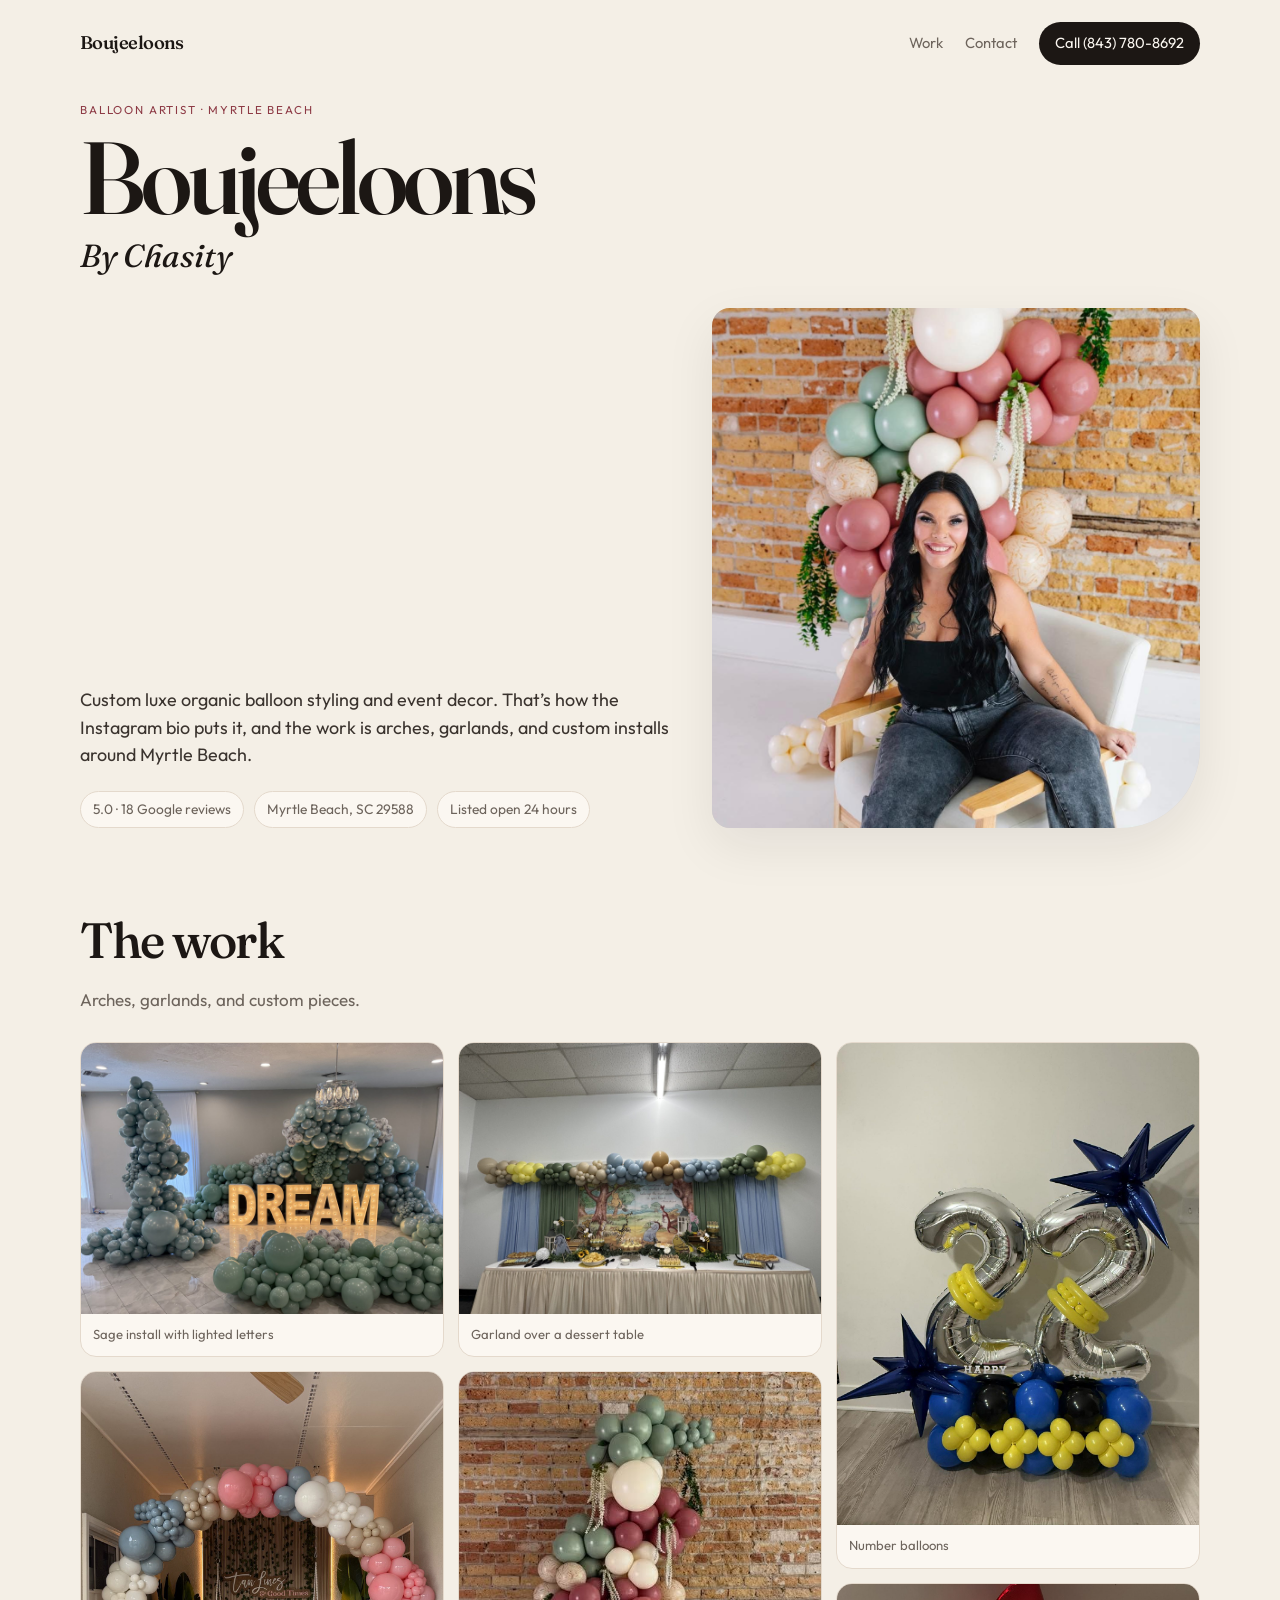
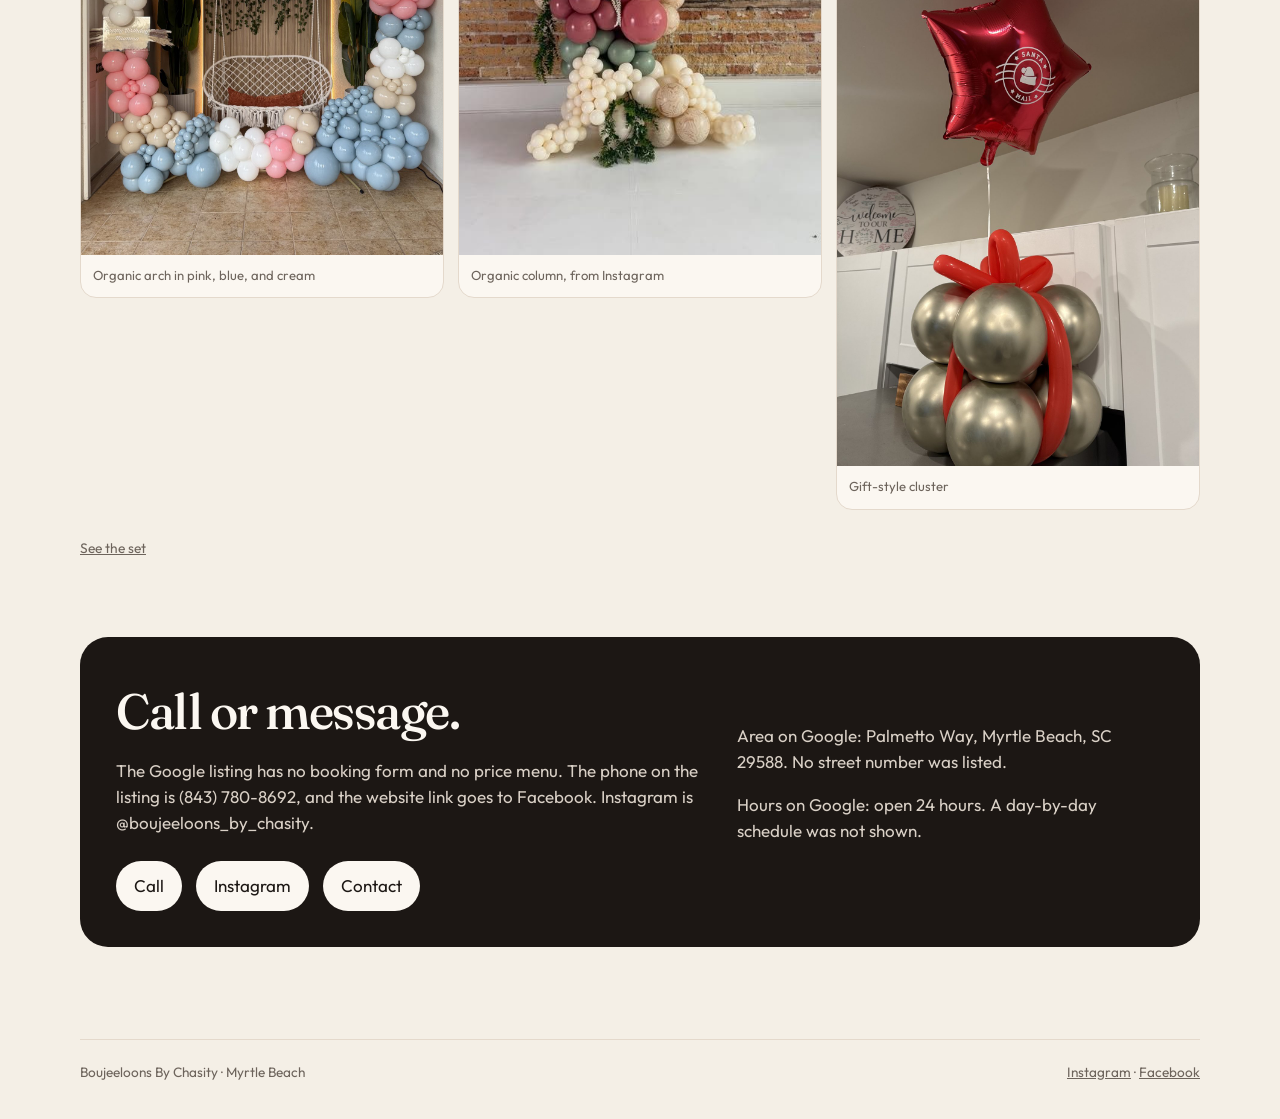
==== index.html @ fe516e22 "Publish Boujeeloons By Chasity site" ====
<!doctype html>
<html lang="en">
<head>
<meta charset="utf-8">
<meta name="viewport" content="width=device-width, initial-scale=1">
<title>Boujeeloons By Chasity · Myrtle Beach</title>
<meta name="description" content="Boujeeloons By Chasity. Custom luxe organic balloon styling and event decor in Myrtle Beach.">
<link rel="preconnect" href="https://fonts.googleapis.com">
<link rel="preconnect" href="https://fonts.gstatic.com" crossorigin>
<link href="https://fonts.googleapis.com/css2?family=Fraunces:ital,opsz,wght@0,9..144,500;0,9..144,560;1,9..144,450&family=Outfit:wght@380;460;560&display=swap" rel="stylesheet">
<link rel="stylesheet" href="style.css">
</head>
<body>

<header class="wrap">
  <nav class="nav">
    <a class="brand" href="index.html">Boujeeloons</a>
    <div class="nav-links">
      <a class="hide-sm" href="work.html">Work</a>
      <a class="hide-sm" href="contact.html">Contact</a>
      <a class="call" href="tel:+18437808692">Call (843) 780-8692</a>
    </div>
  </nav>
</header>

<main>
  <section class="wrap hero">
    <p class="kicker">Balloon artist · Myrtle Beach</p>
    <h1>Boujeeloons</h1>
    <p class="by">By Chasity</p>
    <div class="hero-grid">
      <div>
        <p class="lede">Custom luxe organic balloon styling and event decor. That’s how the Instagram bio puts it, and the work is arches, garlands, and custom installs around Myrtle Beach.</p>
        <div class="meta">
          <span class="pill">5.0 · 18 Google reviews</span>
          <span class="pill">Myrtle Beach, SC 29588</span>
          <span class="pill">Listed open 24 hours</span>
        </div>
      </div>
      <div class="hero-photo">
        <img src="photos/hero.jpg" alt="Chasity seated in front of a pink, sage, and cream balloon arrangement">
      </div>
    </div>
  </section>
  <section class="wrap section">
    <h2>The work</h2>
    <p class="sub">Arches, garlands, and custom pieces.</p>
    <div class="work-grid">
      <figure><img src="photos/dream.jpg" alt="Sage balloon installation with lighted letters spelling DREAM"><figcaption>Sage install with lighted letters</figcaption></figure>
      <figure><img src="photos/arch.jpg" alt="Organic balloon arch in pink, dusty blue, cream, and white"><figcaption>Organic arch in pink, blue, and cream</figcaption></figure>
      <figure><img src="photos/garland.jpg" alt="Yellow, sage, and blue balloon garland above a dessert table"><figcaption>Garland over a dessert table</figcaption></figure>
      <figure><img src="photos/column.jpg" alt="Organic balloon column in sage, mauve, and cream against a brick wall"><figcaption>Organic column, from Instagram</figcaption></figure>
      <figure><img src="photos/numbers.jpg" alt="Silver number 32 balloons with navy stars and a blue and yellow base"><figcaption>Number balloons</figcaption></figure>
      <figure><img src="photos/gift.jpg" alt="Silver balloon cluster tied with a red balloon bow and a red star foil"><figcaption>Gift-style cluster</figcaption></figure>
    </div>
    <p class="note"><a href="work.html">See the set</a></p>
  </section>
  <section class="wrap section" style="padding-top:0">
    <div class="band">
      <div>
        <h2>Call or message.</h2>
        <p>The Google listing has no booking form and no price menu. The phone on the listing is (843) 780-8692, and the website link goes to Facebook. Instagram is @boujeeloons_by_chasity.</p>
        <a class="btn" href="tel:+18437808692">Call</a>
        <a class="btn" href="https://www.instagram.com/boujeeloons_by_chasity/">Instagram</a>
        <a class="btn" href="contact.html">Contact</a>
      </div>
      <div>
        <p>Area on Google: Palmetto Way, Myrtle Beach, SC 29588. No street number was listed.</p>
        <p>Hours on Google: open 24 hours. A day-by-day schedule was not shown.</p>
      </div>
    </div>
    <p class="note"></p>
  </section>
</main>

<footer class="wrap">
  <span>Boujeeloons By Chasity · Myrtle Beach</span>
  <span>
    <a href="https://www.instagram.com/boujeeloons_by_chasity/">Instagram</a>
    ·
    <a href="https://www.facebook.com/profile.php?id=61551991297731">Facebook</a>
  </span>
</footer>
</body></html>
---- style.css ----
:root {
  --ivory: #f4efe6;
  --paper: #fbf7f1;
  --ink: #1c1714;
  --muted: #6d645c;
  --line: #e4d9cc;
  --berry: #8d3a45;
  --berry-deep: #6e2c35;
  --sage: #7e8f7a;
  --shadow: 0 18px 50px rgba(28, 23, 20, 0.08);
  --serif: "Fraunces", "Iowan Old Style", Palatino, serif;
  --sans: "Outfit", "Avenir Next", system-ui, sans-serif;
}
* { box-sizing: border-box; }
html { scroll-behavior: smooth; }
body {
  margin: 0;
  background: var(--ivory);
  color: var(--ink);
  font-family: var(--sans);
  font-size: 17px;
  line-height: 1.55;
}
img { max-width: 100%; display: block; }
a { color: inherit; }
.wrap { width: min(1120px, calc(100% - 40px)); margin: 0 auto; }
.nav {
  display: flex;
  align-items: center;
  justify-content: space-between;
  padding: 22px 0 18px;
  gap: 16px;
}
.brand {
  font-family: var(--serif);
  font-weight: 560;
  letter-spacing: -0.03em;
  text-decoration: none;
  font-size: 1.15rem;
}
.nav-links { display: flex; gap: 22px; align-items: center; }
.nav-links a { text-decoration: none; font-size: 0.92rem; color: var(--muted); }
.nav-links a:hover { color: var(--ink); }
.call {
  background: var(--ink);
  color: var(--paper) !important;
  text-decoration: none;
  padding: 10px 16px;
  border-radius: 999px;
  font-size: 0.92rem;
}
.hero { padding: 18px 0 10px; }
.kicker {
  letter-spacing: 0.16em;
  text-transform: uppercase;
  font-size: 0.72rem;
  color: var(--berry);
  margin: 0 0 12px;
}
h1 {
  font-family: var(--serif);
  font-weight: 560;
  font-size: clamp(3.2rem, 8vw, 6.4rem);
  line-height: 0.9;
  letter-spacing: -0.045em;
  margin: 0;
}
.by {
  font-family: var(--serif);
  font-style: italic;
  font-weight: 450;
  font-size: clamp(1.4rem, 3vw, 2rem);
  margin: 8px 0 0;
}
.hero-grid {
  display: grid;
  grid-template-columns: 1.1fr 0.9fr;
  gap: 36px;
  align-items: end;
  margin-top: 28px;
}
.lede { font-size: 1.12rem; max-width: 38rem; color: #3a332e; }
.meta { display: flex; flex-wrap: wrap; gap: 10px; margin-top: 22px; }
.pill {
  border: 1px solid var(--line);
  background: var(--paper);
  border-radius: 999px;
  padding: 7px 12px;
  font-size: 0.86rem;
  color: var(--muted);
}
.hero-photo {
  border-radius: 18px 18px 80px 18px;
  overflow: hidden;
  box-shadow: var(--shadow);
  background: #ddd4c8;
}
.hero-photo img { width: 100%; height: 520px; object-fit: cover; object-position: center top; }
.section { padding: 64px 0; }
.section h2 {
  font-family: var(--serif);
  font-weight: 520;
  font-size: clamp(2rem, 4vw, 3.1rem);
  letter-spacing: -0.03em;
  margin: 0 0 8px;
}
.sub { color: var(--muted); margin: 0 0 28px; max-width: 36rem; }
.work-grid {
  columns: 3 240px;
  column-gap: 14px;
}
.work-grid figure {
  break-inside: avoid;
  margin: 0 0 14px;
  background: var(--paper);
  border-radius: 16px;
  overflow: hidden;
  border: 1px solid var(--line);
}
.work-grid img { width: 100%; height: auto; }
.work-grid figcaption {
  padding: 10px 12px 12px;
  font-size: 0.82rem;
  color: var(--muted);
}
.band {
  background: var(--ink);
  color: var(--paper);
  border-radius: 28px;
  padding: 36px;
  display: grid;
  grid-template-columns: 1.4fr 1fr;
  gap: 24px;
  align-items: center;
}
.band h2 { color: var(--paper); }
.band p { color: #d9d0c6; margin: 0 0 16px; }
.band a.btn {
  display: inline-block;
  background: var(--paper);
  color: var(--ink);
  text-decoration: none;
  padding: 12px 18px;
  border-radius: 999px;
  margin-right: 10px;
  margin-top: 8px;
}
.facts {
  display: grid;
  grid-template-columns: 1fr 1fr;
  gap: 14px;
}
.fact {
  background: var(--paper);
  border: 1px solid var(--line);
  border-radius: 16px;
  padding: 18px 18px 16px;
}
.fact span { display: block; font-size: 0.75rem; letter-spacing: 0.12em; text-transform: uppercase; color: var(--berry); margin-bottom: 6px; }
.fact strong { font-weight: 560; }
.note {
  margin-top: 28px;
  font-size: 0.86rem;
  color: var(--muted);
  max-width: 46rem;
}
footer {
  border-top: 1px solid var(--line);
  padding: 22px 0 36px;
  color: var(--muted);
  font-size: 0.85rem;
  display: flex;
  justify-content: space-between;
  gap: 12px;
  flex-wrap: wrap;
}
footer a { color: var(--muted); }
.page-hero { padding: 10px 0 8px; }
.page-hero h1 { font-size: clamp(2.6rem, 6vw, 4.4rem); }
@media (max-width: 800px) {
  .hero-grid, .band, .facts { grid-template-columns: 1fr; }
  .hero-photo img { height: 380px; }
  .nav-links a.hide-sm { display: none; }
}
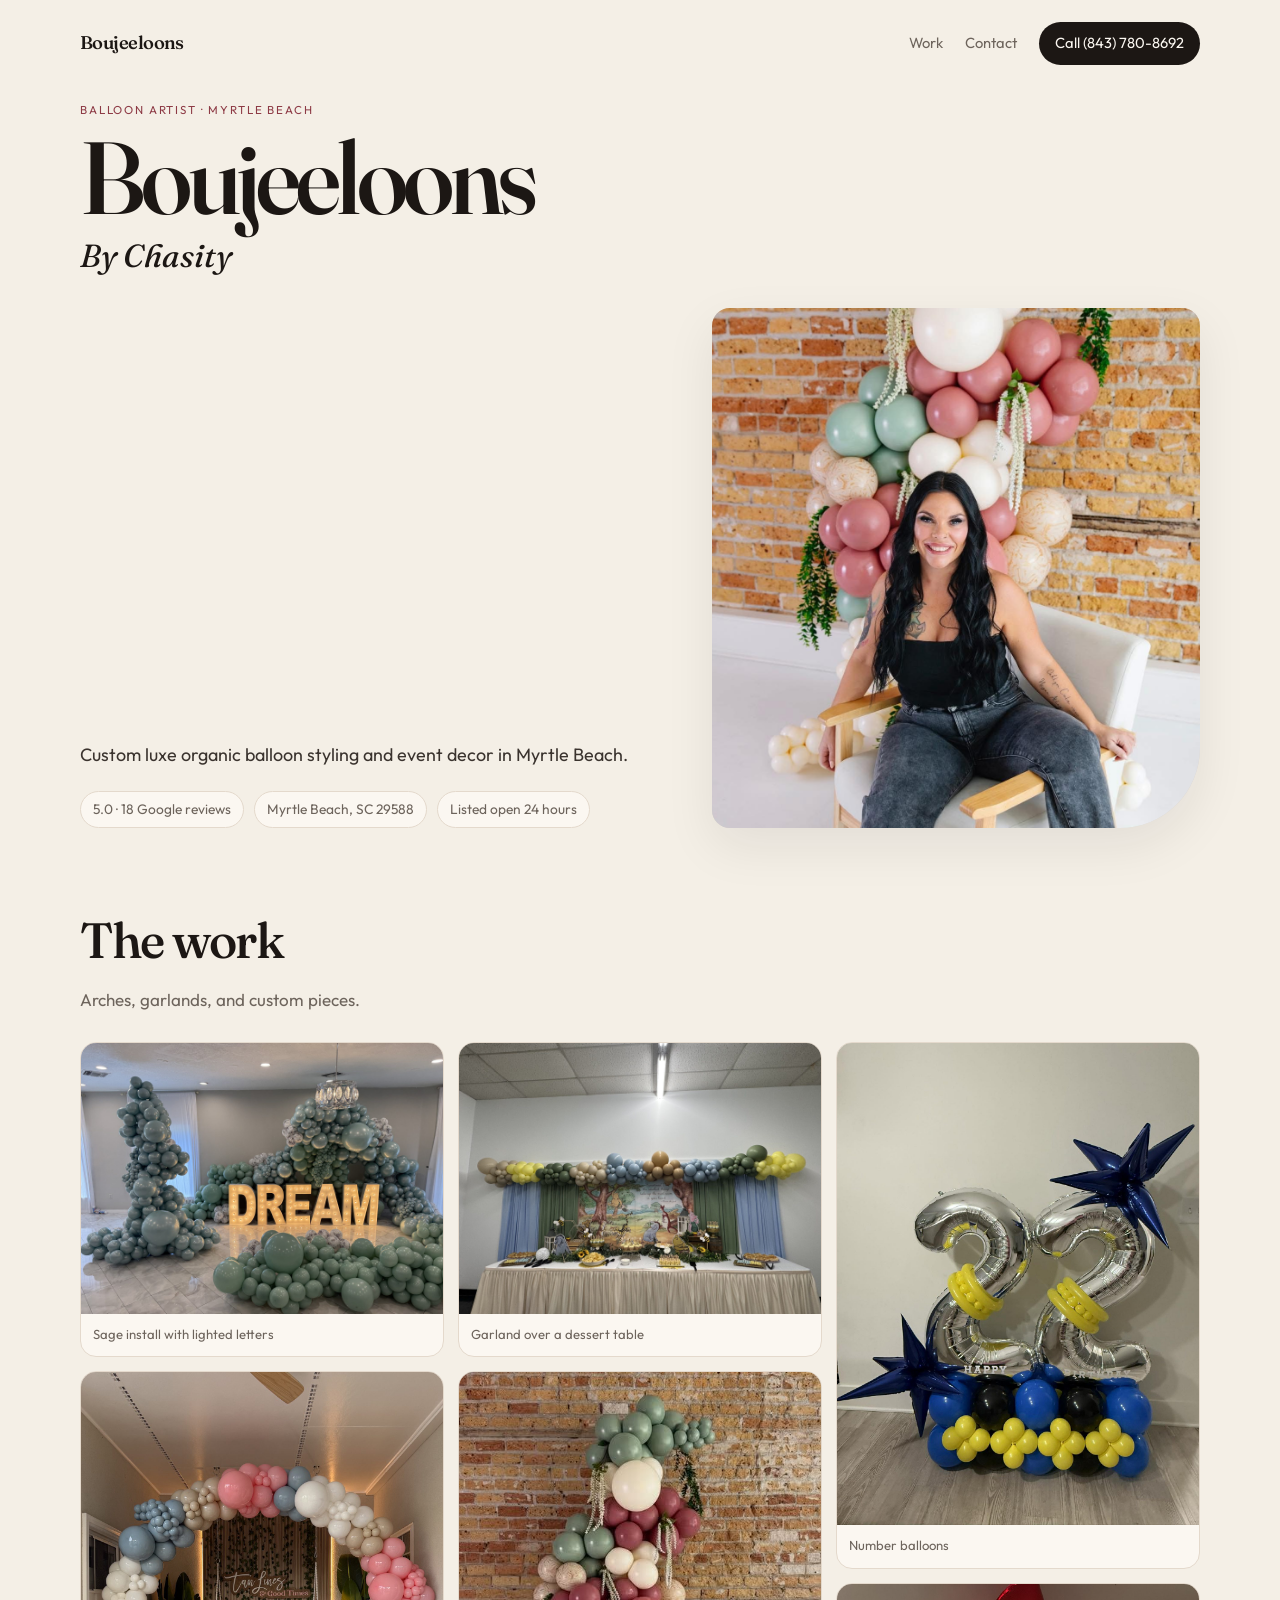
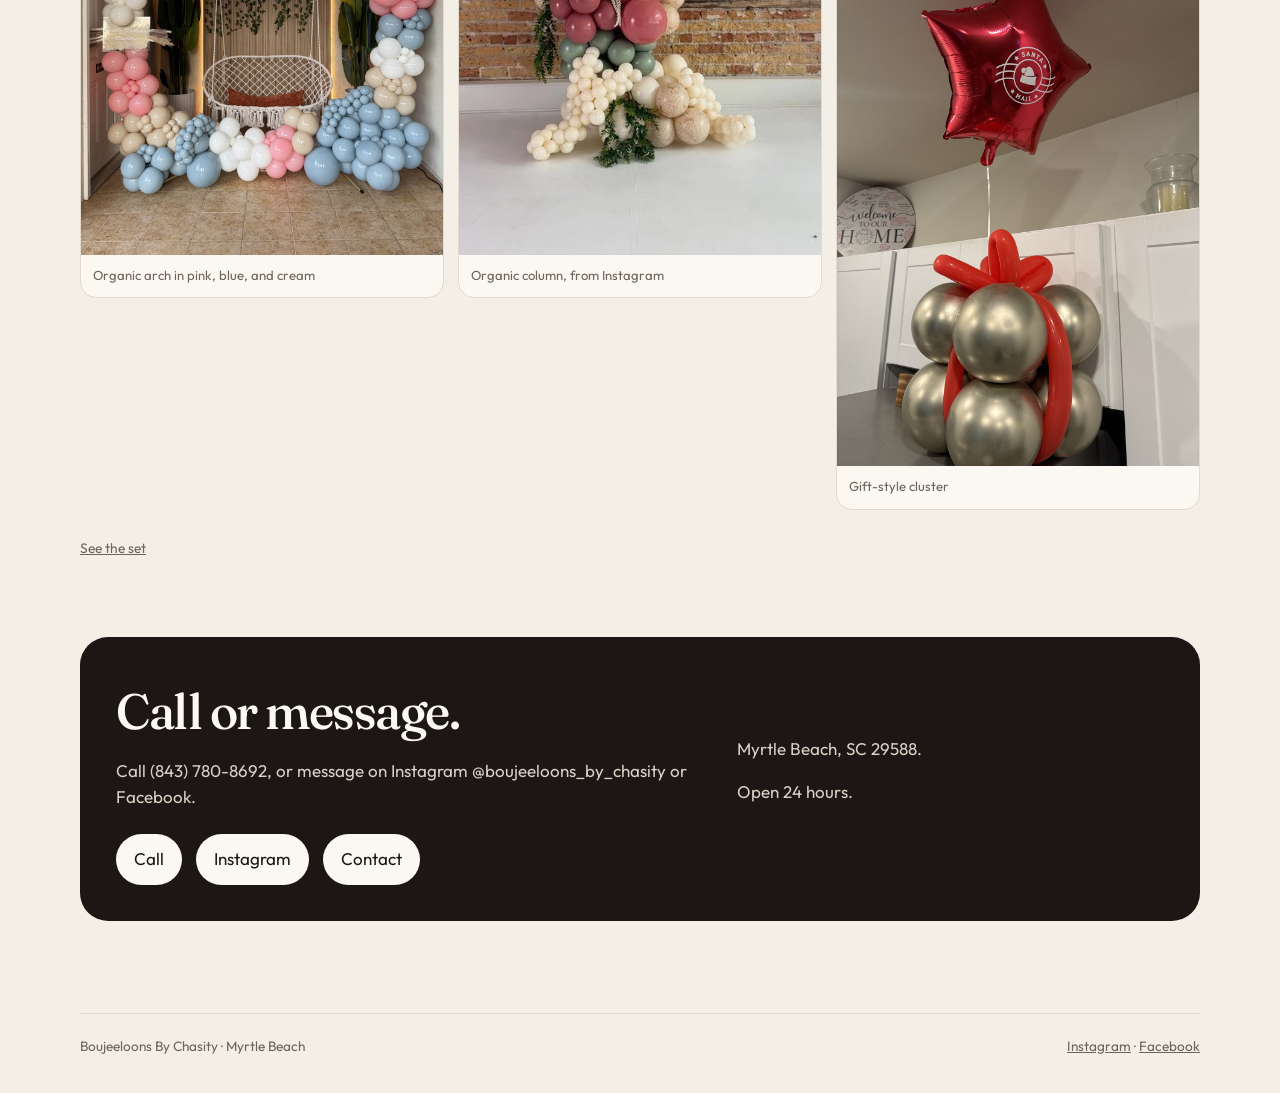
==== commit 54e926f6: "Use customer-facing homepage copy" ====
--- a/index.html
+++ b/index.html
@@ -30,7 +30,7 @@
     <p class="by">By Chasity</p>
     <div class="hero-grid">
       <div>
-        <p class="lede">Custom luxe organic balloon styling and event decor. That’s how the Instagram bio puts it, and the work is arches, garlands, and custom installs around Myrtle Beach.</p>
+        <p class="lede">Custom luxe organic balloon styling and event decor in Myrtle Beach.</p>
         <div class="meta">
           <span class="pill">5.0 · 18 Google reviews</span>
           <span class="pill">Myrtle Beach, SC 29588</span>
@@ -59,14 +59,14 @@
     <div class="band">
       <div>
         <h2>Call or message.</h2>
-        <p>The Google listing has no booking form and no price menu. The phone on the listing is (843) 780-8692, and the website link goes to Facebook. Instagram is @boujeeloons_by_chasity.</p>
+        <p>Call (843) 780-8692, or message on Instagram @boujeeloons_by_chasity or Facebook.</p>
         <a class="btn" href="tel:+18437808692">Call</a>
         <a class="btn" href="https://www.instagram.com/boujeeloons_by_chasity/">Instagram</a>
         <a class="btn" href="contact.html">Contact</a>
       </div>
       <div>
-        <p>Area on Google: Palmetto Way, Myrtle Beach, SC 29588. No street number was listed.</p>
-        <p>Hours on Google: open 24 hours. A day-by-day schedule was not shown.</p>
+        <p>Myrtle Beach, SC 29588.</p>
+        <p>Open 24 hours.</p>
       </div>
     </div>
     <p class="note"></p>
